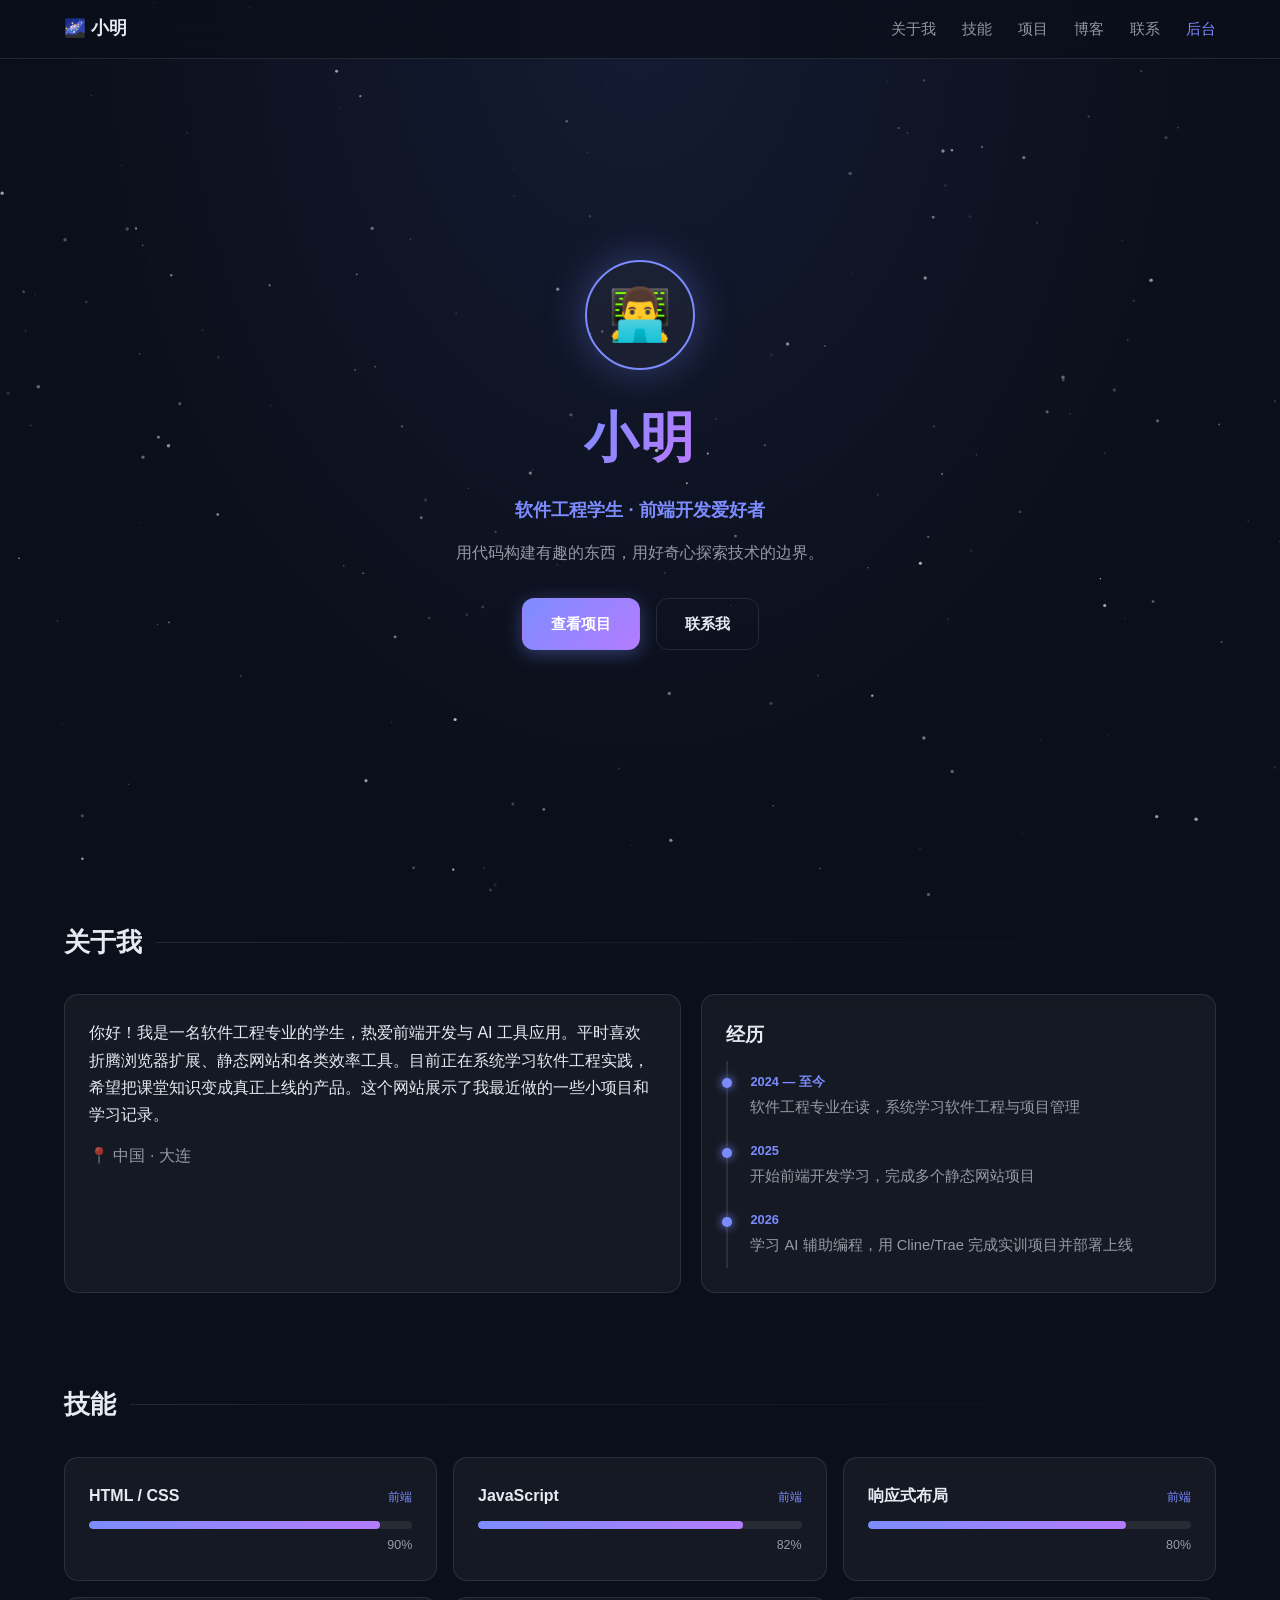
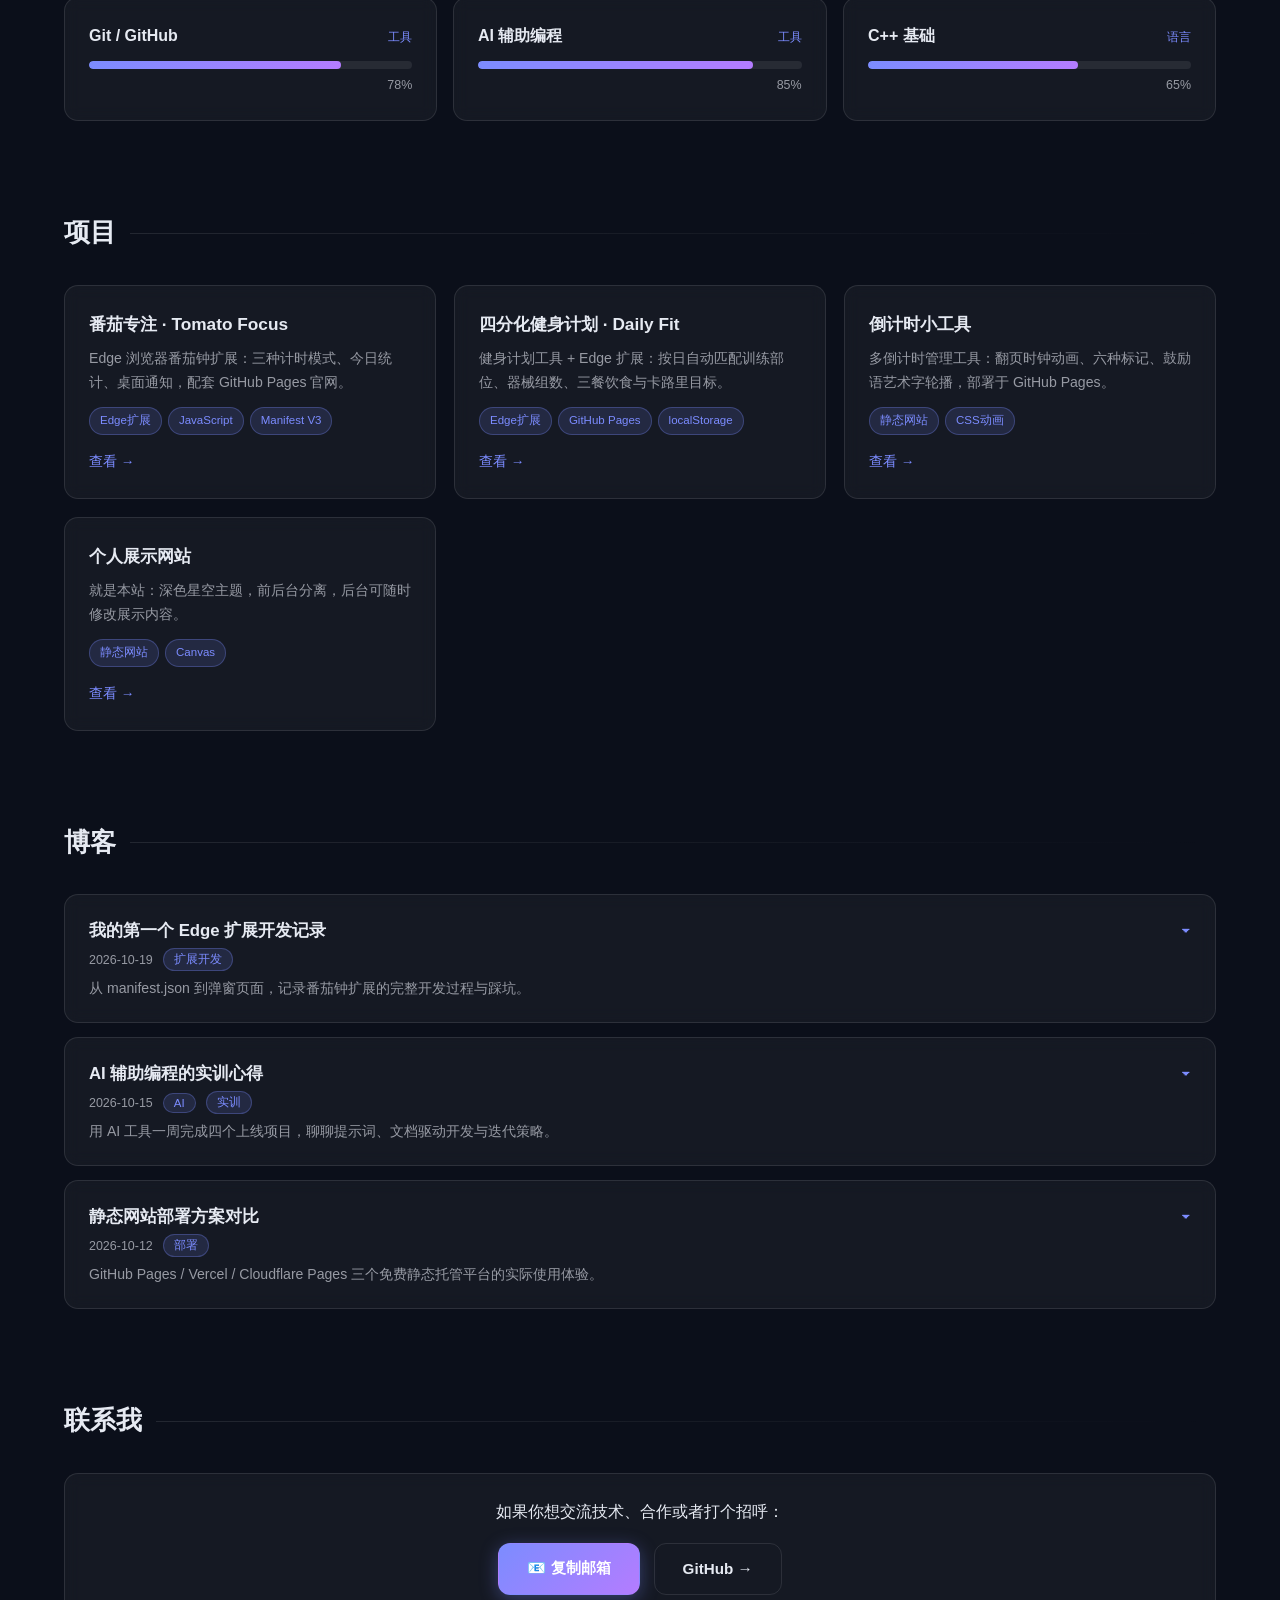
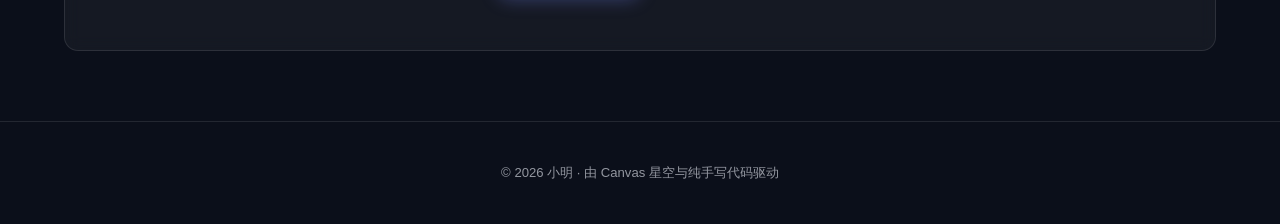
==== index.html @ 351b3d89 "feat: 个人展示网站（深色星空主题 + 后台管理 + PRD/TECH_DESIGN/AGENTS 文档）" ====
<!DOCTYPE html>
<html lang="zh-CN">
<head>
  <meta charset="UTF-8">
  <meta name="viewport" content="width=device-width, initial-scale=1.0">
  <title>小明的个人主页</title>
  <meta name="description" content="个人展示网站：关于我、技能、项目与博客">
  <link rel="stylesheet" href="css/style.css">
  <link rel="icon" href="data:image/svg+xml,<svg xmlns='http://www.w3.org/2000/svg' viewBox='0 0 100 100'><text y='0.9em' font-size='90'>🌌</text></svg>">
</head>
<body>
  <canvas id="starCanvas" aria-hidden="true"></canvas>

  <!-- 吸顶导航 -->
  <header class="nav" id="nav">
    <div class="nav-inner">
      <a href="#hero" class="nav-logo">🌌 <span id="navName">小明</span></a>
      <button class="nav-toggle" id="navToggle" aria-label="打开菜单" aria-expanded="false">☰</button>
      <nav class="nav-links" id="navLinks">
        <a href="#about">关于我</a>
        <a href="#skills">技能</a>
        <a href="#projects">项目</a>
        <a href="#blog">博客</a>
        <a href="#contact">联系</a>
        <a href="admin.html" class="nav-admin">后台</a>
      </nav>
    </div>
  </header>

  <main>
    <!-- Hero -->
    <section class="hero" id="hero">
      <div class="hero-avatar" id="heroAvatar">👨‍💻</div>
      <h1 class="hero-name" id="heroName">小明</h1>
      <p class="hero-title" id="heroTitle">软件工程学生 · 前端开发爱好者</p>
      <p class="hero-tagline" id="heroTagline">用代码构建有趣的东西。</p>
      <div class="hero-cta">
        <a href="#projects" class="btn btn-primary">查看项目</a>
        <a href="#contact" class="btn btn-ghost">联系我</a>
      </div>
    </section>

    <!-- 关于我 -->
    <section class="section" id="about">
      <h2 class="section-title">关于我</h2>
      <div class="about-grid">
        <div class="card about-card">
          <p id="aboutText"></p>
          <p class="about-location">📍 <span id="aboutLocation"></span></p>
        </div>
        <div class="card timeline-card">
          <h3>经历</h3>
          <ul class="timeline" id="timelineList"></ul>
        </div>
      </div>
    </section>

    <!-- 技能 -->
    <section class="section" id="skills">
      <h2 class="section-title">技能</h2>
      <div class="skills-grid" id="skillsGrid"></div>
    </section>

    <!-- 项目 -->
    <section class="section" id="projects">
      <h2 class="section-title">项目</h2>
      <div class="projects-grid" id="projectsGrid"></div>
    </section>

    <!-- 博客 -->
    <section class="section" id="blog">
      <h2 class="section-title">博客</h2>
      <div class="posts-list" id="postsList"></div>
    </section>

    <!-- 联系 -->
    <section class="section" id="contact">
      <h2 class="section-title">联系我</h2>
      <div class="card contact-card">
        <p>如果你想交流技术、合作或者打个招呼：</p>
        <div class="contact-actions">
          <button class="btn btn-primary" id="copyEmailBtn">📧 复制邮箱</button>
          <a class="btn btn-ghost" id="githubLink" href="#" target="_blank" rel="noopener">GitHub →</a>
        </div>
        <p class="copy-tip" id="copyTip" role="status"></p>
      </div>
    </section>
  </main>

  <footer class="footer">
    <p>© 2026 <span id="footerName">小明</span> · 由 Canvas 星空与纯手写代码驱动</p>
  </footer>

  <script src="js/data.js"></script>
  <script src="js/stars.js"></script>
  <script src="js/main.js"></script>
</body>
</html>
---- css/style.css ----
/* ================= 主题变量 ================= */
:root {
  --bg: #0B0F1A;
  --text: #E6EAF2;
  --text-muted: rgba(230, 234, 242, 0.62);
  --accent: #7C8CFF;
  --accent2: #B47CFF;
  --card-bg: rgba(255, 255, 255, 0.045);
  --card-border: rgba(255, 255, 255, 0.1);
  --radius: 14px;
}

* { margin: 0; padding: 0; box-sizing: border-box; }

html { scroll-behavior: smooth; }

body {
  font-family: -apple-system, BlinkMacSystemFont, "PingFang SC", "Microsoft YaHei", sans-serif;
  background: var(--bg);
  color: var(--text);
  line-height: 1.7;
  overflow-x: hidden;
}

/* 星空画布固定在最底层 */
#starCanvas {
  position: fixed; inset: 0; z-index: -1;
  background: radial-gradient(ellipse at 50% 0%, #141b33 0%, var(--bg) 65%);
}

/* ================= 导航 ================= */
.nav {
  position: sticky; top: 0; z-index: 100;
  background: rgba(11, 15, 26, 0.72);
  backdrop-filter: blur(12px);
  -webkit-backdrop-filter: blur(12px);
  border-bottom: 1px solid var(--card-border);
}
.nav-inner {
  max-width: 1200px; margin: 0 auto; padding: 14px 24px;
  display: flex; align-items: center; justify-content: space-between;
}
.nav-logo { font-weight: 800; font-size: 1.1rem; color: var(--text); text-decoration: none; }
.nav-links { display: flex; gap: 26px; }
.nav-links a {
  color: var(--text-muted); text-decoration: none; font-size: 0.95rem;
  transition: color 0.25s;
}
.nav-links a:hover { color: var(--text); }
.nav-admin { color: var(--accent) !important; }
.nav-toggle {
  display: none; background: none; border: none; color: var(--text);
  font-size: 1.4rem; cursor: pointer;
}

/* ================= Hero ================= */
.hero {
  min-height: 88vh; display: flex; flex-direction: column;
  align-items: center; justify-content: center; text-align: center;
  padding: 60px 24px;
}
.hero-avatar {
  width: 110px; height: 110px; border-radius: 50%;
  background: var(--card-bg); border: 2px solid var(--accent);
  display: flex; align-items: center; justify-content: center;
  font-size: 3.2rem; margin-bottom: 22px;
  box-shadow: 0 0 40px rgba(124, 140, 255, 0.35);
}
.hero-name {
  font-size: clamp(2.2rem, 6vw, 3.4rem); font-weight: 800; letter-spacing: 2px;
  background: linear-gradient(120deg, var(--accent), var(--accent2), var(--accent));
  background-size: 200% auto;
  -webkit-background-clip: text; background-clip: text;
  -webkit-text-fill-color: transparent;
  animation: shine 5s linear infinite;
}
@keyframes shine { to { background-position: 200% center; } }
.hero-title { font-size: 1.15rem; color: var(--accent); margin-top: 10px; font-weight: 600; }
.hero-tagline { color: var(--text-muted); margin-top: 14px; max-width: 560px; }
.hero-cta { display: flex; gap: 16px; margin-top: 32px; flex-wrap: wrap; justify-content: center; }

.btn {
  padding: 12px 28px; border-radius: 12px; font-size: 0.95rem; font-weight: 700;
  text-decoration: none; cursor: pointer; border: 1px solid transparent;
  transition: all 0.25s; display: inline-block;
}
.btn-primary {
  background: linear-gradient(135deg, var(--accent), var(--accent2));
  color: #fff; box-shadow: 0 4px 18px rgba(124, 140, 255, 0.35);
}
.btn-primary:hover { transform: translateY(-2px); box-shadow: 0 8px 26px rgba(124, 140, 255, 0.5); }
.btn-ghost { background: transparent; color: var(--text); border-color: var(--card-border); }
.btn-ghost:hover { background: var(--card-bg); }

/* ================= 通用区块 ================= */
.section { max-width: 1200px; margin: 0 auto; padding: 70px 24px 20px; }
.section-title {
  font-size: 1.6rem; font-weight: 800; margin-bottom: 30px;
  display: flex; align-items: center; gap: 14px;
}
.section-title::after {
  content: ''; flex: 1; height: 1px;
  background: linear-gradient(90deg, var(--card-border), transparent);
}
.card {
  background: var(--card-bg); border: 1px solid var(--card-border);
  border-radius: var(--radius); padding: 24px;
  backdrop-filter: blur(8px);
}

/* ================= 关于我 ================= */
.about-grid { display: grid; grid-template-columns: 1.2fr 1fr; gap: 20px; }
.about-location { color: var(--text-muted); margin-top: 14px; }
.timeline { list-style: none; margin-top: 10px; }
.timeline li {
  position: relative; padding: 10px 0 10px 22px;
  border-left: 2px solid var(--card-border);
}
.timeline li::before {
  content: ''; position: absolute; left: -6px; top: 18px;
  width: 10px; height: 10px; border-radius: 50%;
  background: var(--accent); box-shadow: 0 0 10px var(--accent);
}
.timeline-period { display: block; font-size: 0.8rem; color: var(--accent); font-weight: 700; }
.timeline-event { font-size: 0.92rem; color: var(--text-muted); }

/* ================= 技能 ================= */
.skills-grid { display: grid; grid-template-columns: repeat(auto-fit, minmax(280px, 1fr)); gap: 16px; }
.skill-head { display: flex; justify-content: space-between; align-items: baseline; }
.skill-name { font-weight: 700; }
.skill-cat { font-size: 0.78rem; color: var(--accent); }
.skill-bar {
  height: 8px; background: rgba(255,255,255,0.08);
  border-radius: 99px; margin-top: 12px; overflow: hidden;
}
.skill-fill {
  height: 100%; border-radius: 99px;
  background: linear-gradient(90deg, var(--accent), var(--accent2));
  transition: width 1s ease;
}
.skill-level { font-size: 0.78rem; color: var(--text-muted); text-align: right; margin-top: 6px; }

/* ================= 项目 ================= */
.projects-grid { display: grid; grid-template-columns: repeat(auto-fit, minmax(280px, 1fr)); gap: 18px; }
.project-card { display: block; text-decoration: none; color: var(--text); transition: transform 0.25s, border-color 0.25s; }
.project-card:hover { transform: translateY(-4px); border-color: var(--accent); }
.project-name { font-size: 1.08rem; margin-bottom: 8px; }
.project-desc { font-size: 0.88rem; color: var(--text-muted); }
.project-tags { display: flex; flex-wrap: wrap; gap: 6px; margin: 12px 0; }
.tag {
  font-size: 0.72rem; padding: 3px 10px; border-radius: 99px;
  background: rgba(124, 140, 255, 0.14); color: var(--accent);
  border: 1px solid rgba(124, 140, 255, 0.3);
}
.project-link { font-size: 0.85rem; color: var(--accent); }

/* ================= 博客 ================= */
.posts-list { display: flex; flex-direction: column; gap: 14px; }
.post-head {
  width: 100%; display: flex; justify-content: space-between; align-items: flex-start;
  gap: 14px; background: none; border: none; color: var(--text);
  text-align: left; cursor: pointer; padding: 0;
}
.post-title { font-size: 1.05rem; margin-bottom: 6px; }
.post-meta { font-size: 0.78rem; color: var(--text-muted); display: flex; gap: 10px; align-items: center; flex-wrap: wrap; }
.post-summary { font-size: 0.88rem; color: var(--text-muted); margin-top: 8px; }
.post-arrow { font-size: 1.2rem; color: var(--accent); flex-shrink: 0; }
.post-content {
  margin-top: 14px; padding-top: 14px;
  border-top: 1px solid var(--card-border);
  font-size: 0.92rem; color: var(--text-muted); white-space: pre-wrap;
}

/* ================= 联系 ================= */
.contact-card { text-align: center; }
.contact-actions { display: flex; gap: 14px; justify-content: center; margin-top: 18px; flex-wrap: wrap; }
.copy-tip { margin-top: 12px; font-size: 0.85rem; color: var(--accent); min-height: 1.4em; }

/* ================= 页脚 ================= */
.footer {
  text-align: center; padding: 40px 24px; margin-top: 50px;
  border-top: 1px solid var(--card-border);
  font-size: 0.82rem; color: var(--text-muted);
}

/* ================= 后台页 ================= */
.admin-wrap { max-width: 860px; margin: 0 auto; padding: 40px 20px 80px; }
.admin-header { display: flex; align-items: center; justify-content: space-between; flex-wrap: wrap; gap: 12px; margin-bottom: 24px; }
.admin-header h1 { font-size: 1.4rem; }
.admin-actions { display: flex; gap: 10px; flex-wrap: wrap; }
.btn-small { padding: 8px 16px; font-size: 0.82rem; }
.btn-danger { background: rgba(255, 107, 107, 0.15); color: #ff8585; border-color: rgba(255,107,107,0.35); }
.btn-danger:hover { background: rgba(255, 107, 107, 0.28); }

.login-box { max-width: 380px; margin: 14vh auto; text-align: center; }
.login-box input { margin: 16px 0; }

.field { margin-bottom: 14px; }
.field label { display: block; font-size: 0.82rem; color: var(--text-muted); margin-bottom: 6px; }
.field input, .field textarea, .field select {
  width: 100%; padding: 10px 12px; border-radius: 10px;
  background: rgba(0,0,0,0.25); border: 1px solid var(--card-border);
  color: var(--text); font-size: 0.92rem; font-family: inherit;
}
.field input:focus, .field textarea:focus { outline: none; border-color: var(--accent); }
.field textarea { resize: vertical; min-height: 80px; }

.admin-section { margin-bottom: 22px; }
.admin-section > h2 { font-size: 1.05rem; margin-bottom: 14px; }

.dyn-item {
  border: 1px dashed var(--card-border); border-radius: 12px;
  padding: 14px; margin-bottom: 12px; position: relative;
}
.dyn-remove {
  position: absolute; top: 10px; right: 10px;
  background: none; border: none; color: #ff8585; cursor: pointer; font-size: 1rem;
}
.dyn-grid-2 { display: grid; grid-template-columns: 1fr 1fr; gap: 10px; }

.save-bar {
  position: sticky; bottom: 16px; display: flex; gap: 12px; justify-content: center;
  padding: 14px; background: rgba(11,15,26,0.9); backdrop-filter: blur(10px);
  border: 1px solid var(--card-border); border-radius: var(--radius);
}
.save-tip { text-align: center; margin-top: 12px; font-size: 0.85rem; color: var(--accent); min-height: 1.4em; }

/* ================= 响应式 ================= */
@media (max-width: 1024px) {
  .about-grid { grid-template-columns: 1fr; }
}
@media (max-width: 640px) {
  .nav-toggle { display: block; }
  .nav-links {
    position: absolute; top: 100%; left: 0; right: 0;
    flex-direction: column; gap: 0;
    background: rgba(11, 15, 26, 0.96);
    border-bottom: 1px solid var(--card-border);
    max-height: 0; overflow: hidden; transition: max-height 0.3s;
  }
  .nav-links.open { max-height: 320px; }
  .nav-links a { padding: 14px 24px; display: block; }
  .hero { min-height: 76vh; }
  .section { padding: 50px 18px 10px; }
  .dyn-grid-2 { grid-template-columns: 1fr; }
}

@media (prefers-reduced-motion: reduce) {
  html { scroll-behavior: auto; }
  .hero-name { animation: none; }
  .btn-primary:hover, .project-card:hover { transform: none; }
}
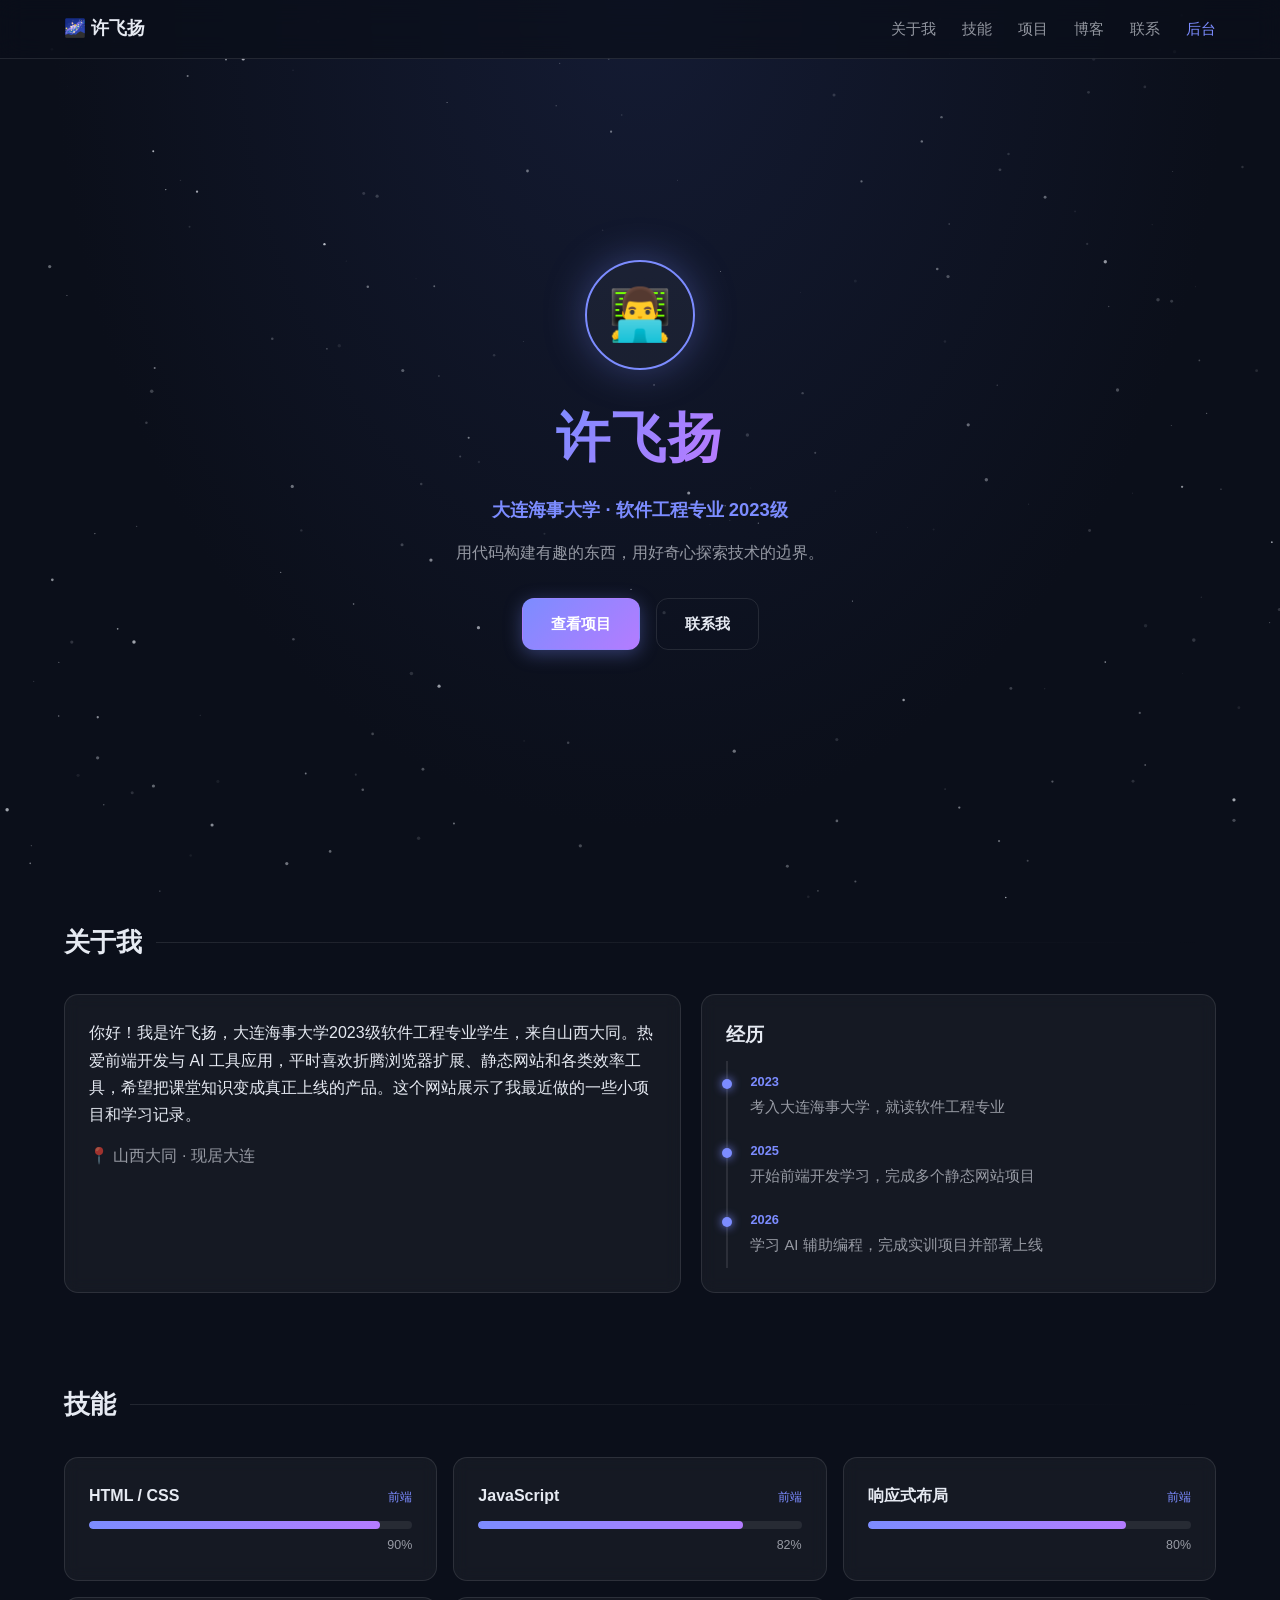
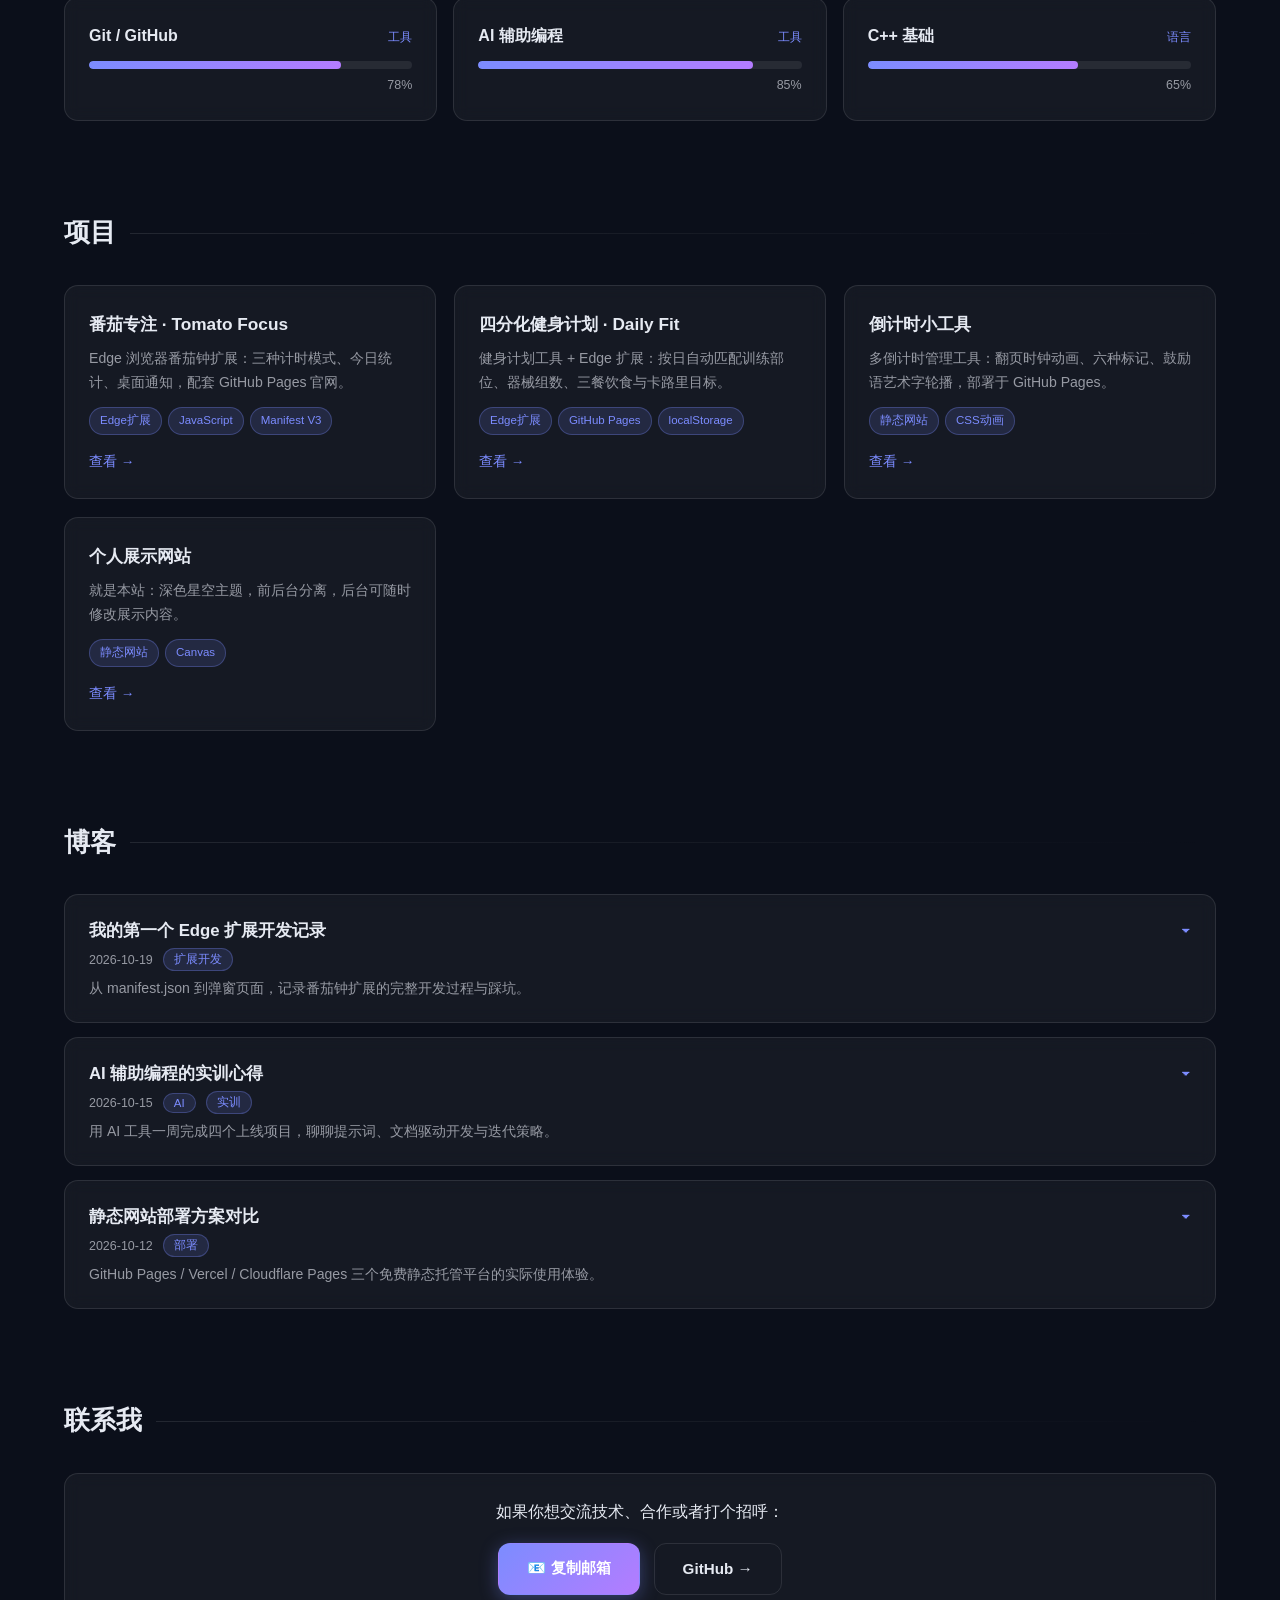
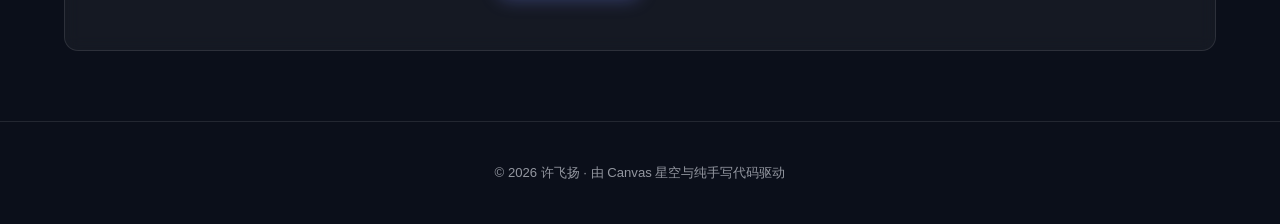
==== commit 748a99d5: "feat: 更新个人信息为许飞扬（大连海事大学2023级软件工程，山西大同）" ====
--- a/index.html
+++ b/index.html
@@ -3,7 +3,7 @@
 <head>
   <meta charset="UTF-8">
   <meta name="viewport" content="width=device-width, initial-scale=1.0">
-  <title>小明的个人主页</title>
+  <title>许飞扬的个人主页</title>
   <meta name="description" content="个人展示网站：关于我、技能、项目与博客">
   <link rel="stylesheet" href="css/style.css">
   <link rel="icon" href="data:image/svg+xml,<svg xmlns='http://www.w3.org/2000/svg' viewBox='0 0 100 100'><text y='0.9em' font-size='90'>🌌</text></svg>">
@@ -14,7 +14,7 @@
   <!-- 吸顶导航 -->
   <header class="nav" id="nav">
     <div class="nav-inner">
-      <a href="#hero" class="nav-logo">🌌 <span id="navName">小明</span></a>
+      <a href="#hero" class="nav-logo">🌌 <span id="navName">许飞扬</span></a>
       <button class="nav-toggle" id="navToggle" aria-label="打开菜单" aria-expanded="false">☰</button>
       <nav class="nav-links" id="navLinks">
         <a href="#about">关于我</a>
@@ -31,8 +31,8 @@
     <!-- Hero -->
     <section class="hero" id="hero">
       <div class="hero-avatar" id="heroAvatar">👨‍💻</div>
-      <h1 class="hero-name" id="heroName">小明</h1>
-      <p class="hero-title" id="heroTitle">软件工程学生 · 前端开发爱好者</p>
+      <h1 class="hero-name" id="heroName">许飞扬</h1>
+      <p class="hero-title" id="heroTitle">大连海事大学 · 软件工程专业 2023级</p>
       <p class="hero-tagline" id="heroTagline">用代码构建有趣的东西。</p>
       <div class="hero-cta">
         <a href="#projects" class="btn btn-primary">查看项目</a>
@@ -88,7 +88,7 @@
   </main>
 
   <footer class="footer">
-    <p>© 2026 <span id="footerName">小明</span> · 由 Canvas 星空与纯手写代码驱动</p>
+    <p>© 2026 <span id="footerName">许飞扬</span> · 由 Canvas 星空与纯手写代码驱动</p>
   </footer>
 
   <script src="js/data.js"></script>
